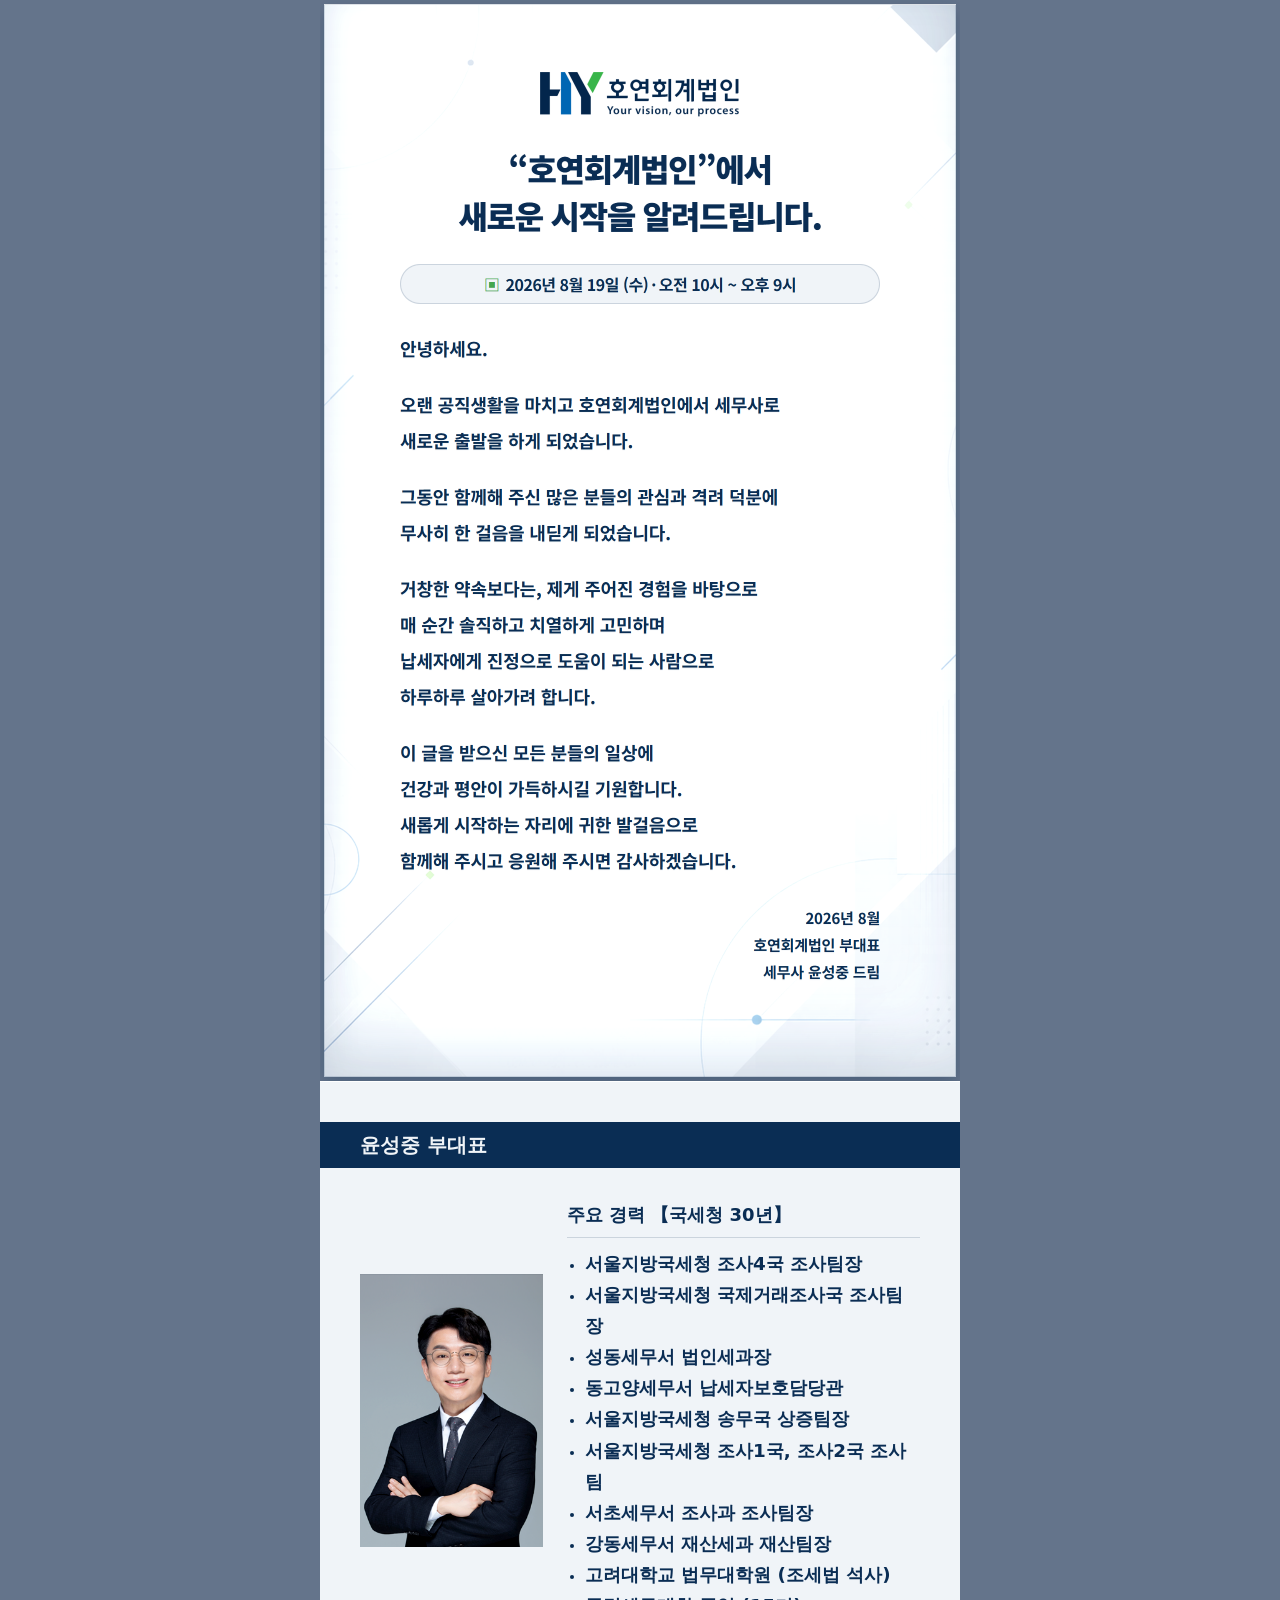
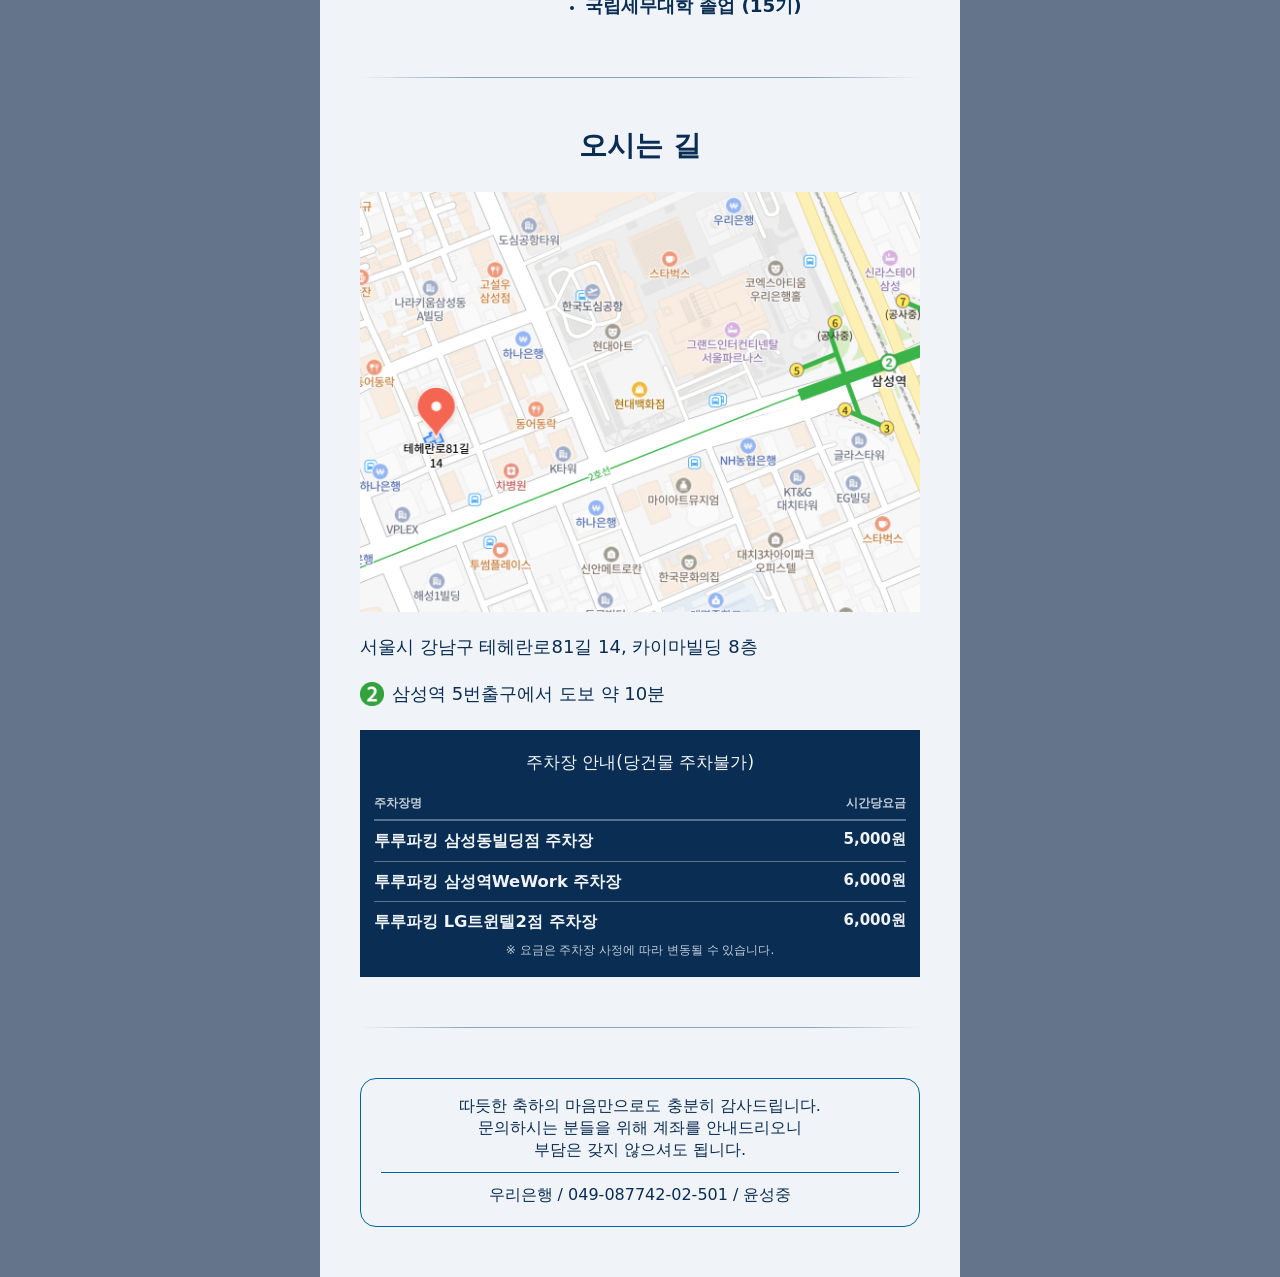
==== mms_design.html @ 933d38d8 "feat: add MMS-only invitation document" ====
<!doctype html>
<html lang="ko">
<head>
  <meta charset="utf-8">
  <meta name="viewport" content="width=device-width, initial-scale=1">
  <meta name="description" content="윤성중 부대표 개업안내">
  <title>윤성중 부대표 개업안내</title>
  <link rel="stylesheet" href="styles.css">
</head>
<body class="mms-design">
  <main class="invitation-shell">
    <section id="intro-section" aria-label="호연회계법인 윤성중 부대표 개업 초대 인사말">
      <picture>
        <source media="(max-width: 419px)" srcset="img/intro-section-360.png" width="720" height="2252">
        <source media="(max-width: 559px)" srcset="img/intro-section-480.png" width="960" height="2060">
        <img class="intro-section-image" src="img/intro-section-640.png" width="1280" height="2164" alt="호연회계법인 윤성중 부대표의 2026년 8월 19일 개업 초대 인사말" fetchpriority="high" decoding="async">
      </picture>
    </section>

    <section class="content-section profile-section" aria-labelledby="profile-title">
      <h2 id="profile-title" class="profile-heading">윤성중 부대표</h2>
      <div class="profile-grid">
        <img class="portrait" src="img/portrait_ysj.png" alt="윤성중 부대표 프로필 사진">
        <div class="career-copy">
          <h3>주요 경력 【국세청 30년】</h3>
          <ul class="career-list">
            <li>서울지방국세청 조사4국 조사팀장</li>
            <li>서울지방국세청 국제거래조사국 조사팀장</li>
            <li>성동세무서 법인세과장</li>
            <li>동고양세무서 납세자보호담당관</li>
            <li>서울지방국세청 송무국 상증팀장</li>
            <li>서울지방국세청 조사1국, 조사2국 조사팀</li>
            <li>서초세무서 조사과 조사팀장</li>
            <li>강동세무서 재산세과 재산팀장</li>
            <li>고려대학교 법무대학원 (조세법 석사)</li>
            <li>국립세무대학 졸업 (15기)</li>
          </ul>
        </div>
      </div>
    </section>

    <section class="content-section directions" aria-labelledby="directions-title">
      <h2 id="directions-title">오시는 길</h2>
      <img class="map-image" src="img/map_capture.png" alt="삼성역과 행사장 위치를 표시한 지도">
      <address>서울시 강남구 테헤란로81길 14, 카이마빌딩 8층</address>
      <p class="transit"><img src="img/Seoul_Metro_Line_2.svg.webp" alt="">삼성역 5번출구에서 도보 약 10분</p>
      <div class="parking-notice">
        <p>주차장 안내(당건물 주차불가)</p>
        <div class="parking-list-header" aria-hidden="true"><span>주차장명</span><span>시간당요금</span></div>
        <dl class="parking-list" aria-label="인근 주차장 1시간 요금">
          <div><dt>투루파킹 삼성동빌딩점 주차장</dt><dd>5,000원</dd></div>
          <div><dt>투루파킹 삼성역WeWork 주차장</dt><dd>6,000원</dd></div>
          <div><dt>투루파킹 LG트윈텔2점 주차장</dt><dd>6,000원</dd></div>
        </dl>
        <p class="parking-footnote">※ 요금은 주차장 사정에 따라 변동될 수 있습니다.</p>
      </div>
    </section>

    <section class="account-section" aria-label="계좌 안내">
      <div class="account-card">
        <p class="account-message">
          <span class="account-message-line account-message-phrase">따듯한 축하의 마음만으로도 충분히 감사드립니다.</span>
          <span class="account-message-line"><span class="account-message-phrase">문의하시는 분들을 위해 계좌를 안내드리오니</span> <span class="account-message-phrase">부담은 갖지 않으셔도 됩니다.</span></span>
        </p>
        <p class="account-info">우리은행 / 049-087742-02-501 / 윤성중</p>
      </div>
    </section>
  </main>
</body>
</html>
---- styles.css ----
:root {
  --platinum: #F0F4F8;
  --navy: #0A2D54;
  --blue: #0063A6;
  --green: #43A64E;
  --slate: #64748B;
}

* { box-sizing: border-box; }

body {
  margin: 0;
  background: var(--slate);
  color: var(--navy);
  font-family: "Pretendard", "Noto Sans KR", system-ui, -apple-system, "Segoe UI", sans-serif;
  font-size: 17px;
  line-height: 1.7;
}

.invitation-shell { width: 100%; max-width: 640px; margin: 0 auto; overflow: hidden; background: var(--platinum); }
#intro-section, #intro-section picture { display: block; width: 100%; }
#intro-section { background: var(--slate); }
.intro-section-image { display: block; width: 100%; height: auto; }
h2, h3, p { margin-top: 0; }
h2 { margin-bottom: 28px; font-size: 1.75rem; line-height: 1.3; font-weight: 800; }
h3 { margin-bottom: 10px; padding-bottom: 6px; border-bottom: 1px solid rgba(10, 45, 84, .16); color: var(--navy); font-size: 1.125rem; font-weight: 800; }
.content-section, .account-section { padding: 56px 40px; }
.content-section { background: var(--platinum); }
.profile-section { padding-top: 40px; }
.profile-heading { margin: 0 -40px 32px; padding: 10px 40px; background: var(--navy); color: var(--platinum); font-size: 1.25rem; text-align: left; }
.profile-grid { display: grid; grid-template-columns: minmax(120px, .75fr) minmax(0, 1.45fr); gap: 24px; align-items: center; }
.portrait, .map-image { display: block; width: 100%; height: auto; }
.portrait { object-fit: contain; }
.eyebrow { margin-bottom: 8px; color: var(--blue); font-weight: 700; }
.career-copy { min-width: 0; }
.career-list { margin: 0; padding-left: 18px; font-size: calc(.9375rem + 2px + 1pt); line-height: 1.7; font-weight: 700; }
.career-list li { overflow-wrap: anywhere; }
.career-list li::marker { font-size: .72em; }
.directions, .account-section {
  position: relative;
  padding-top: 50.4px;
  padding-bottom: 50.4px;
}
.directions { background: var(--platinum); color: var(--navy); }
.directions::before, .account-section::before {
  position: absolute;
  top: 0;
  right: 40px;
  left: 40px;
  height: 1px;
  background: linear-gradient(90deg, transparent 0%, rgba(10, 45, 84, .18) 8%, rgba(10, 45, 84, .42) 20%, rgba(10, 45, 84, .42) 80%, rgba(10, 45, 84, .18) 92%, transparent 100%);
  content: "";
}
.directions h2 { color: var(--navy); font-size: 1.75rem; text-align: center; }
.map-image { margin-bottom: 20px; border: 0; }
address { margin-bottom: 16px; font-size: calc(1rem + 2px); font-style: normal; font-weight: 500;}
.transit { display: flex; align-items: center; gap: 8px; margin-bottom: 20px; font-size: calc(1rem + 2px); font-weight: 500;}
.transit img { width: 1.5rem; height: auto; }
.map-link, #copy-account-number { display: flex; min-height: 44px; align-items: center; justify-content: center; border-radius: 8px; font-size: calc(1.0625rem + 2px); font-weight: 700; }
.map-link { background: var(--green); color: var(--platinum); text-decoration: none; }
.parking-notice { margin: 18px 0 0; padding: 18px 14px; background: var(--navy); color: var(--platinum); text-align: center; }
.parking-notice > p { margin: 0; }
.parking-list-header { display: flex; justify-content: space-between; gap: 12px; margin-top: 16px; padding-bottom: 6px; border-bottom: 1px solid rgba(240, 244, 248, .35); color: rgba(240, 244, 248, .8); font-size: .75rem; font-weight: 700; text-align: left; }
.parking-list-header span:last-child { flex-shrink: 0; }
.parking-list { margin: 0; text-align: left; }
.parking-list > div { display: flex; align-items: flex-start; justify-content: space-between; gap: 12px; padding: 8px 0; border-top: 1px solid rgba(240, 244, 248, .35); }
.parking-list dt { min-width: 0; font-size: calc(.9375rem + 1pt); font-weight: 700; line-height: 1.45; }
.parking-list dd { flex-shrink: 0; margin: 0; font-size: .9375rem; font-weight: 700; line-height: 1.45; white-space: nowrap; }
.parking-footnote { margin: 10px 0 0; color: rgba(240, 244, 248, .8); font-size: .75rem; line-height: 1.4; }
.account-section { background: var(--platinum); color: var(--navy); }
.account-card { padding: 16px 20px 8px; border: 1px solid var(--blue); border-radius: 16px; background: var(--platinum); }
.account-message { margin-bottom: 0; color: var(--navy); font-size: 1rem; font-weight: 500; line-height: 1.4; text-align: center; }
.account-message-line { display: block; }
.account-message-phrase { white-space: nowrap; }
.account-info { margin: 10px 0; padding-top: 8px; border-top: 1px solid var(--blue); font-size: 1rem; font-weight: 500; text-align: center; white-space: nowrap; }
#copy-account-number { width: 100%; border: 0; background: var(--navy); color: var(--platinum); cursor: pointer; }
.map-link:focus-visible { outline: 3px solid var(--navy); outline-offset: -3px; }
#copy-account-number:focus-visible { outline: 3px solid var(--green); outline-offset: -3px; }

@media (max-width: 480px) {
  .content-section, .account-section { padding: 44px 24px; }
  .directions, .account-section {
    padding-top: 39.6px;
    padding-bottom: 39.6px;
  }
  .profile-section { padding-top: 32px; }
  .directions::before, .account-section::before { right: 24px; left: 24px; }
  .profile-heading { margin-right: -24px; margin-bottom: 24px; margin-left: -24px; padding: 9px 24px; }
  .profile-grid { grid-template-columns: 1fr; gap: 20px; }
  .portrait { width: min(180px, 100%); margin: 0 auto; }
  .career-list { font-size: calc(.875rem + 2px + 1pt); }
}

@media (max-width: 639px) {
  .career-list { font-size: calc(.9375rem + 1pt); }
  .account-section { padding-right: 24px; padding-left: 24px; }
  .account-section::before { right: 24px; left: 24px; }
  .account-card { padding: 12px 8px 6px; border-radius: 12px; }
  .account-message { font-size: 9.5pt; line-height: 1.4; }
  .account-info { margin: 6px 0; padding-top: 5px; font-size: .875rem; }
  #copy-account-number { min-height: 36px; font-size: 1rem; }
}

@media (max-width: 359px) {
  .account-message { font-size: 8.5pt; }
}
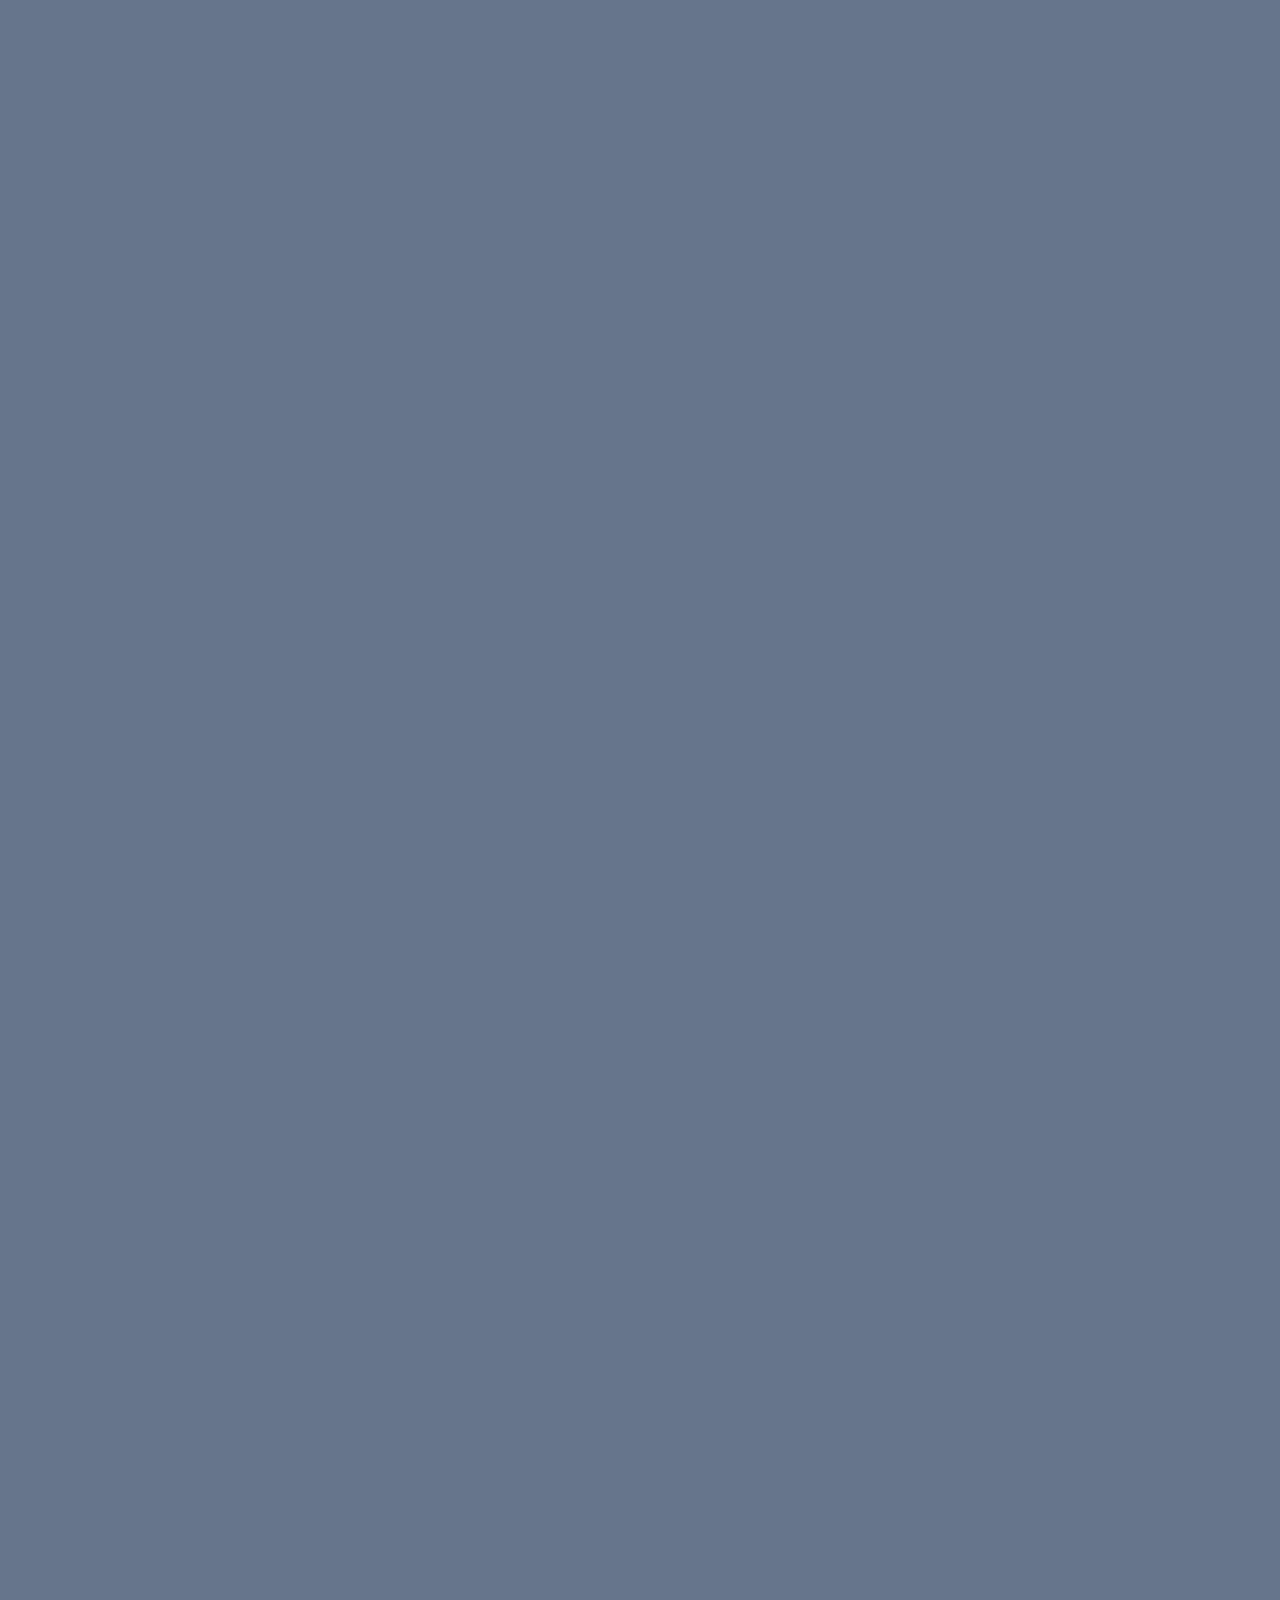
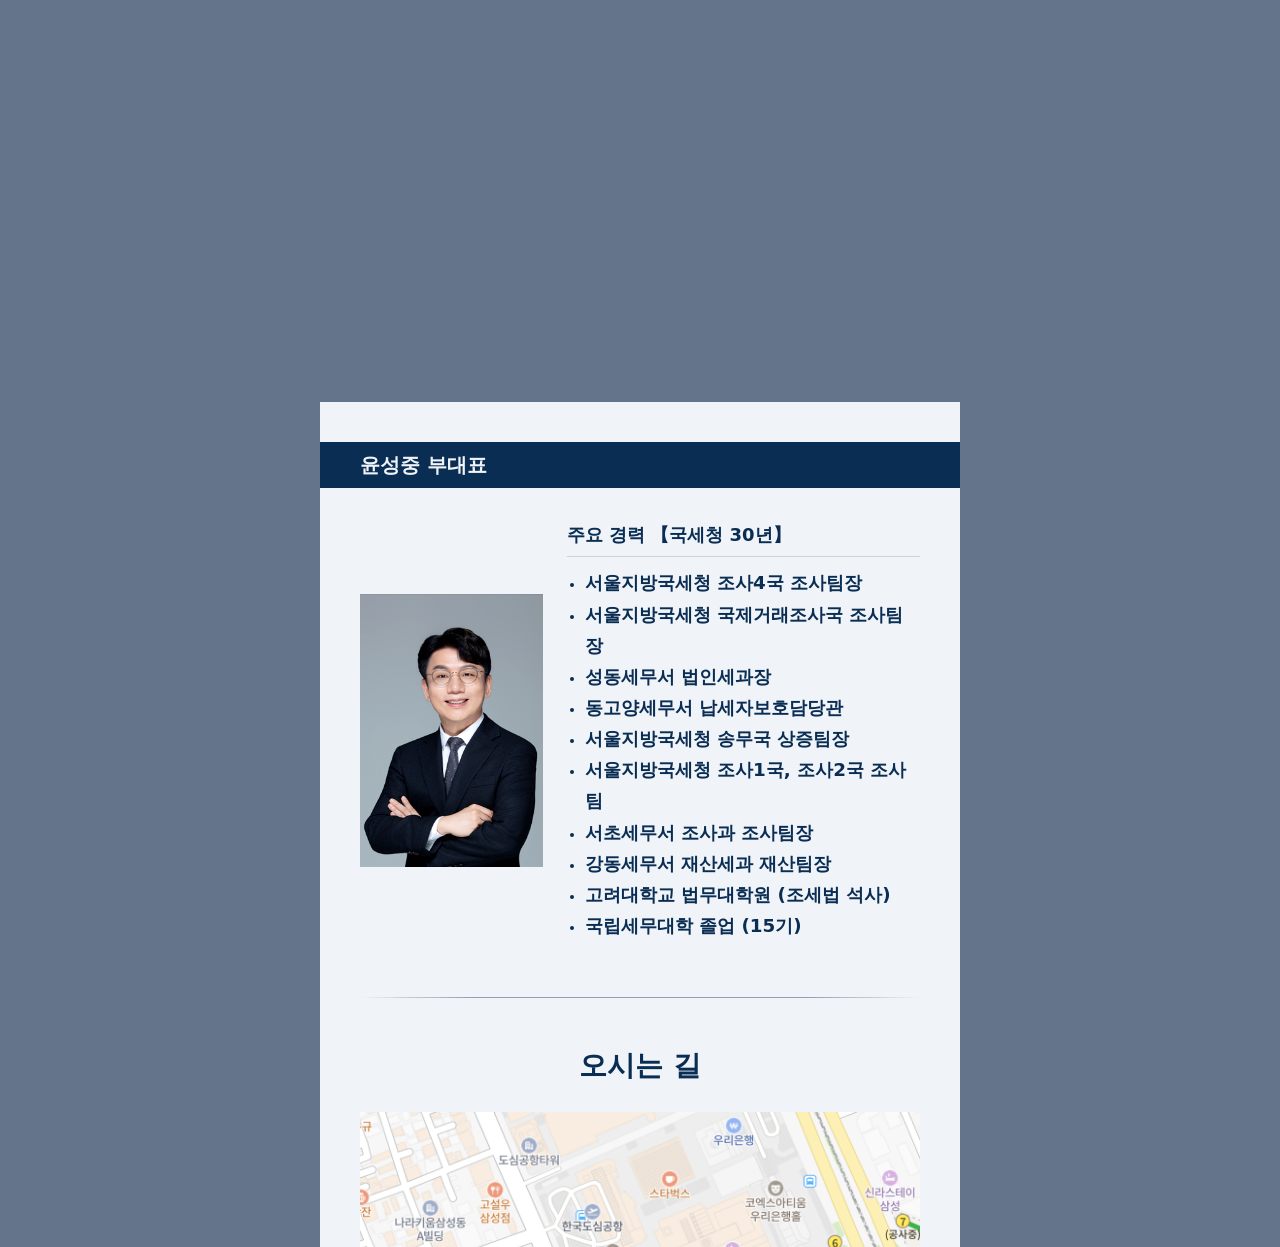
==== commit 0a69c7c1: "test: define MMS capture layout" ====
--- a/mms_design.html
+++ b/mms_design.html
@@ -6,6 +6,11 @@
   <meta name="description" content="윤성중 부대표 개업안내">
   <title>윤성중 부대표 개업안내</title>
   <link rel="stylesheet" href="styles.css">
+  <style>
+    .mms-design .transit { margin-bottom: 0; }
+    .mms-design .parking-notice { margin-top: 0; }
+    .mms-design .account-info { margin-bottom: 0; }
+  </style>
 </head>
 <body class="mms-design">
   <main class="invitation-shell">
@@ -68,4 +73,3 @@
   </main>
 </body>
 </html>
-
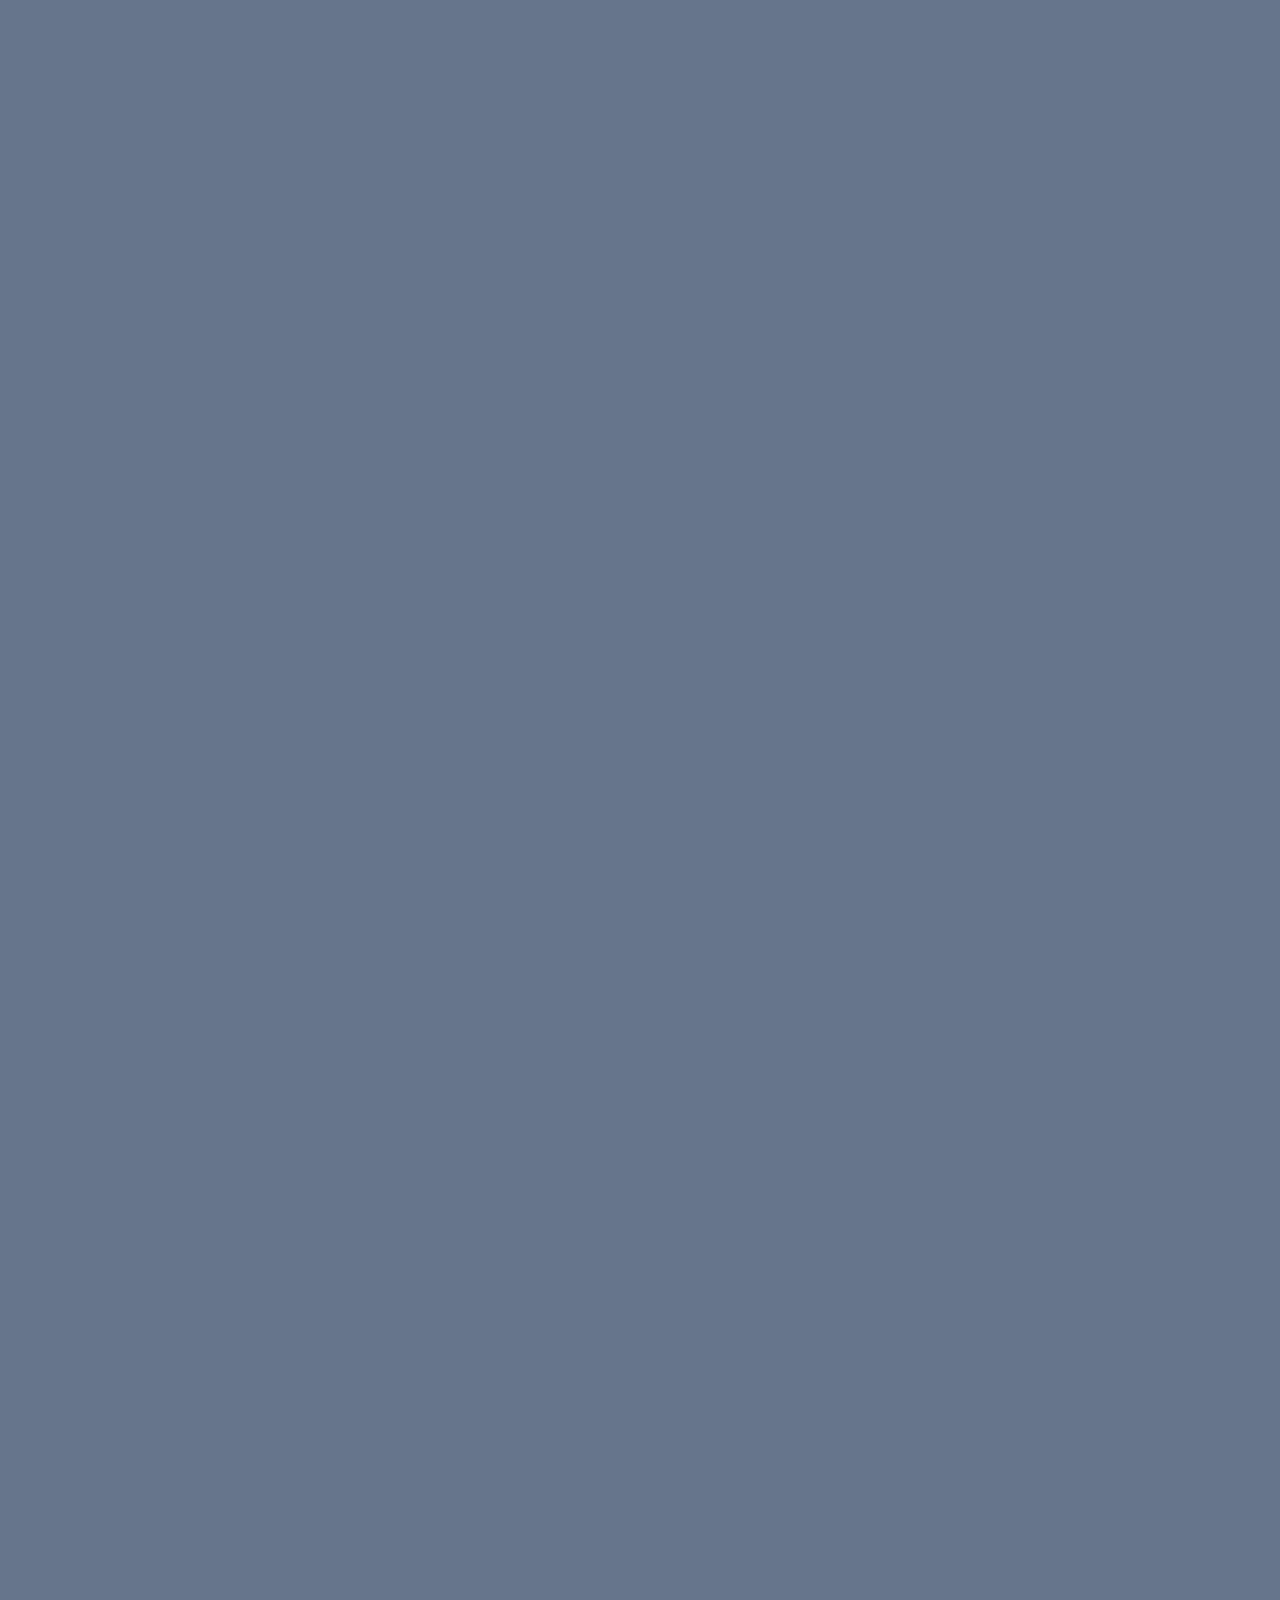
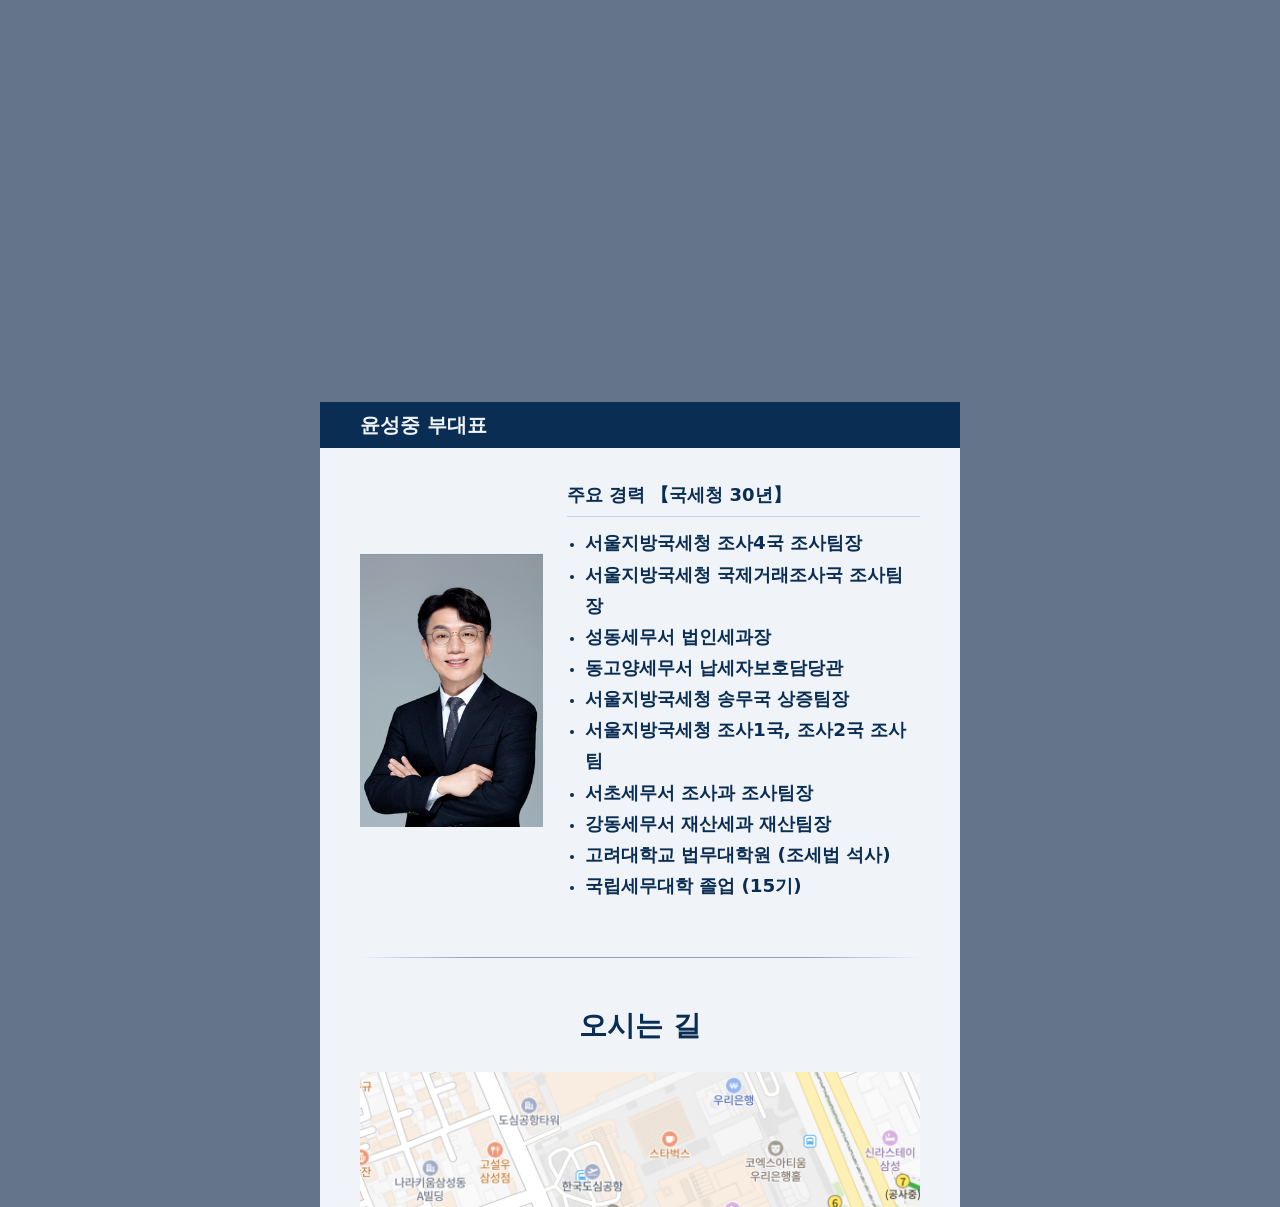
==== commit ec19b353: "fix: remove MMS details top padding" ====
--- a/mms_design.html
+++ b/mms_design.html
@@ -10,6 +10,7 @@
     .mms-design .transit { margin-bottom: 0; }
     .mms-design .parking-notice { margin-top: 0; }
     .mms-design .account-info { margin-bottom: 0; }
+    .mms-design #mms-details .profile-section { padding-top: 0; }
   </style>
 </head>
 <body class="mms-design">
@@ -22,6 +23,7 @@
       </picture>
     </section>
 
+    <div id="mms-details">
     <section class="content-section profile-section" aria-labelledby="profile-title">
       <h2 id="profile-title" class="profile-heading">윤성중 부대표</h2>
       <div class="profile-grid">
@@ -70,6 +72,7 @@
         <p class="account-info">우리은행 / 049-087742-02-501 / 윤성중</p>
       </div>
     </section>
+    </div>
   </main>
 </body>
 </html>
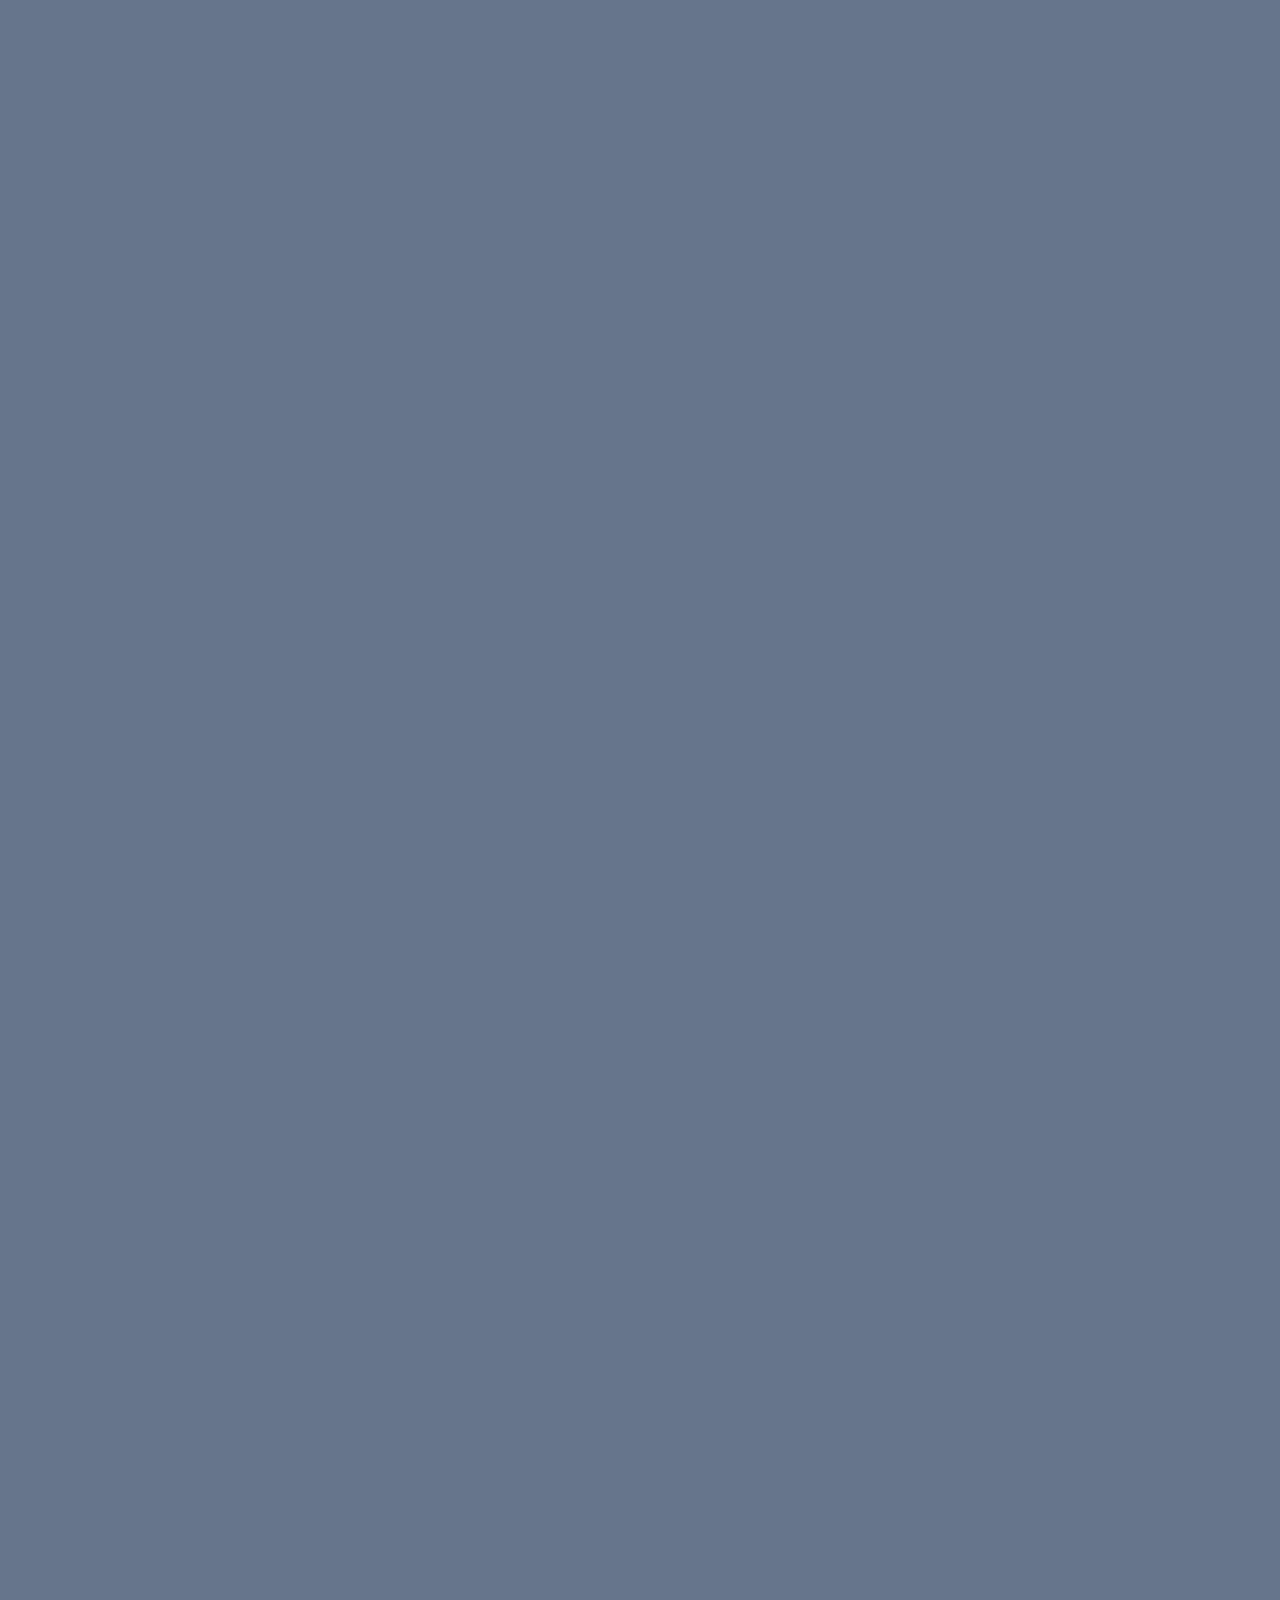
==== commit 5b68ec3d: "feat: add Naver SENS MMS portrait layouts" ====
--- a/mms_design.html
+++ b/mms_design.html
@@ -11,6 +11,38 @@
     .mms-design .parking-notice { margin-top: 0; }
     .mms-design .account-info { margin-bottom: 0; }
     .mms-design #mms-details .profile-section { padding-top: 0; }
+    @media (min-width:1080px) {
+      .mms-design .invitation-shell { width:1080px; max-width:1080px; margin:0; }
+      .mms-design #mms-details {
+        display:grid;
+        width:1080px;
+        height:1440px;
+        grid-template-rows:456px 814px 170px;
+      }
+      .mms-design #mms-details > section { min-width:0; min-height:0; }
+      .mms-design #mms-details .profile-section { padding:0 72px 24px; }
+      .mms-design #mms-details .profile-heading {
+        margin:0 -72px 20px;
+        padding:10px 72px;
+        font-size:1.5rem;
+      }
+      .mms-design #mms-details .profile-grid { grid-template-columns:220px minmax(0,1fr); gap:40px; }
+      .mms-design #mms-details .portrait { width:220px; }
+      .mms-design #mms-details .career-list { font-size:18px; line-height:1.55; }
+      .mms-design #mms-details .directions { padding:24px 72px; }
+      .mms-design #mms-details .directions::before,
+      .mms-design #mms-details .account-section::before { right:72px; left:72px; }
+      .mms-design #mms-details .directions h2 { margin-bottom:18px; font-size:28px; }
+      .mms-design #mms-details .map-image { width:500px; margin:0 auto 14px; }
+      .mms-design #mms-details address { margin-bottom:10px; font-size:18px; }
+      .mms-design #mms-details .transit { margin-bottom:0; font-size:18px; }
+      .mms-design #mms-details .parking-notice { margin-top:0; padding:12px 14px; }
+      .mms-design #mms-details .parking-list-header { margin-top:10px; }
+      .mms-design #mms-details .parking-list > div { padding:6px 0; }
+      .mms-design #mms-details .parking-footnote { margin-top:8px; }
+      .mms-design #mms-details .account-section { padding:22px 72px; }
+      .mms-design #mms-details .account-card { padding:14px 20px 8px; }
+    }
   </style>
 </head>
 <body class="mms-design">
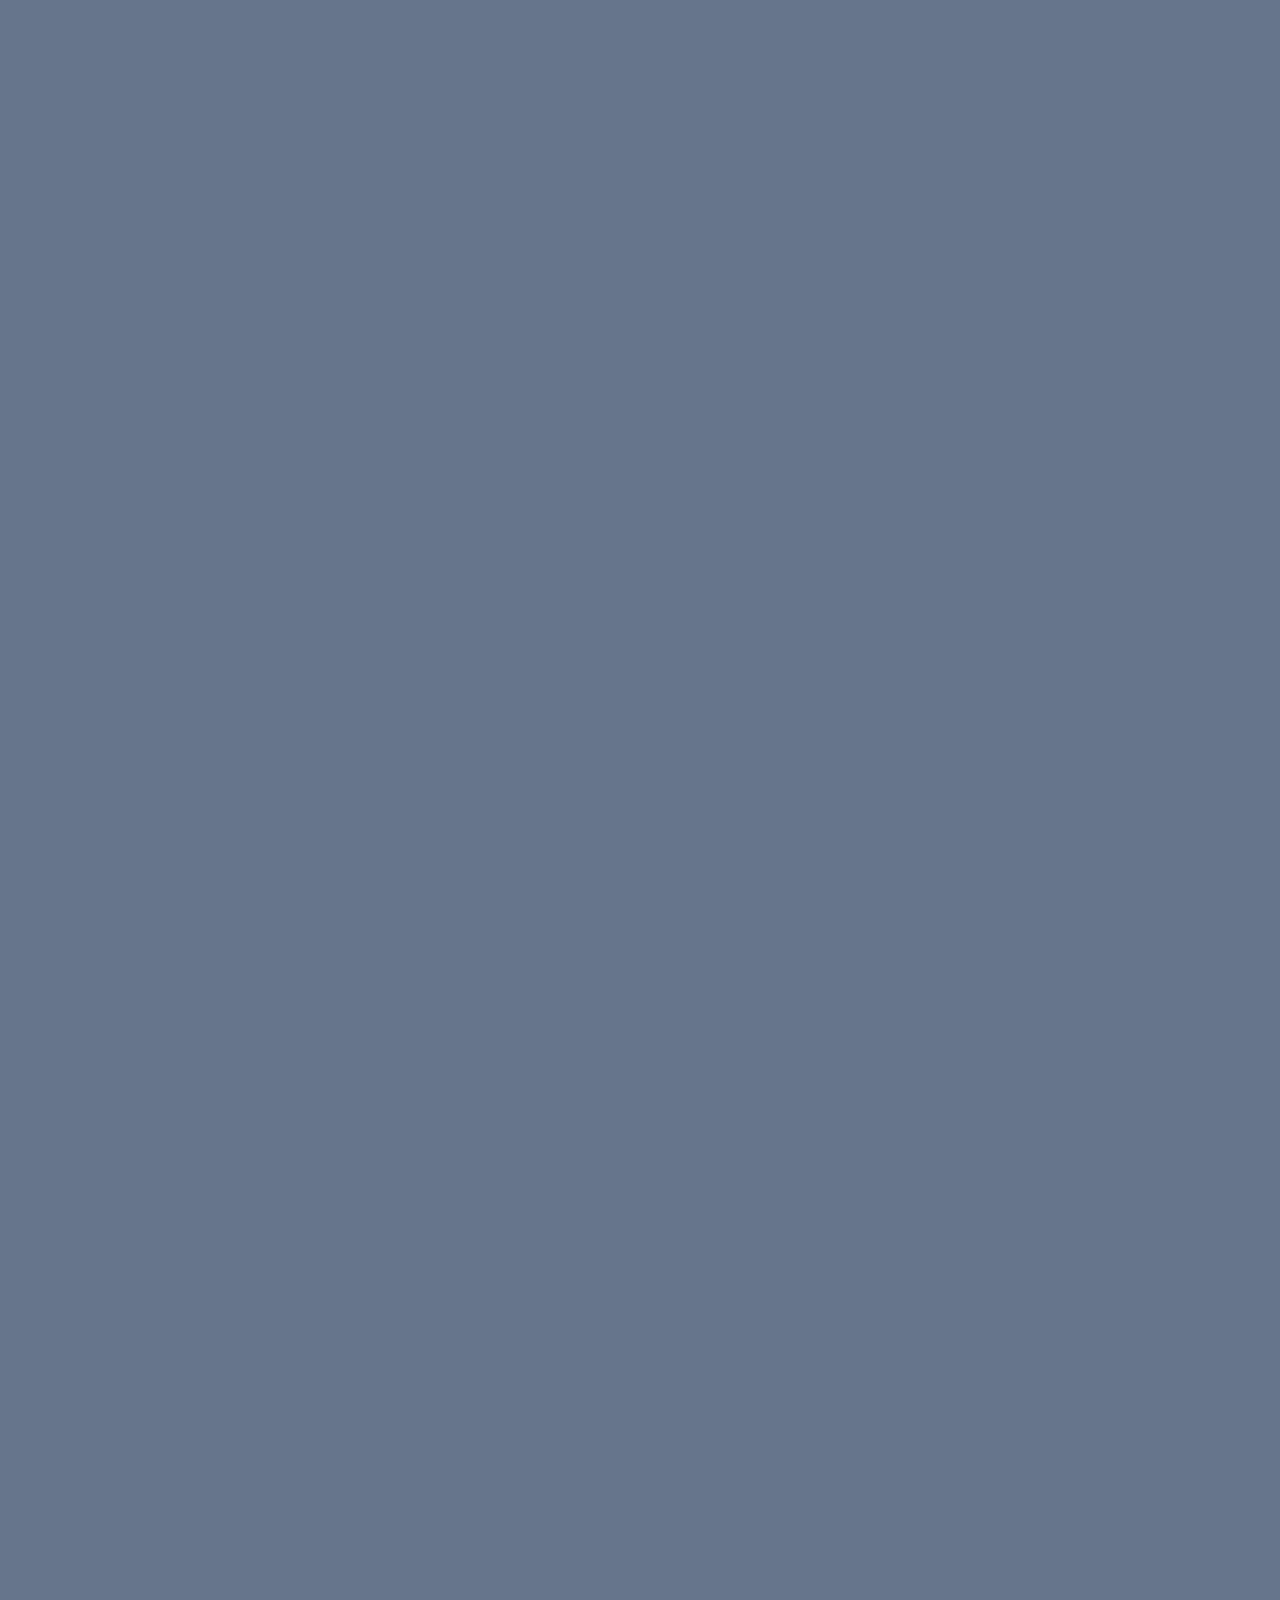
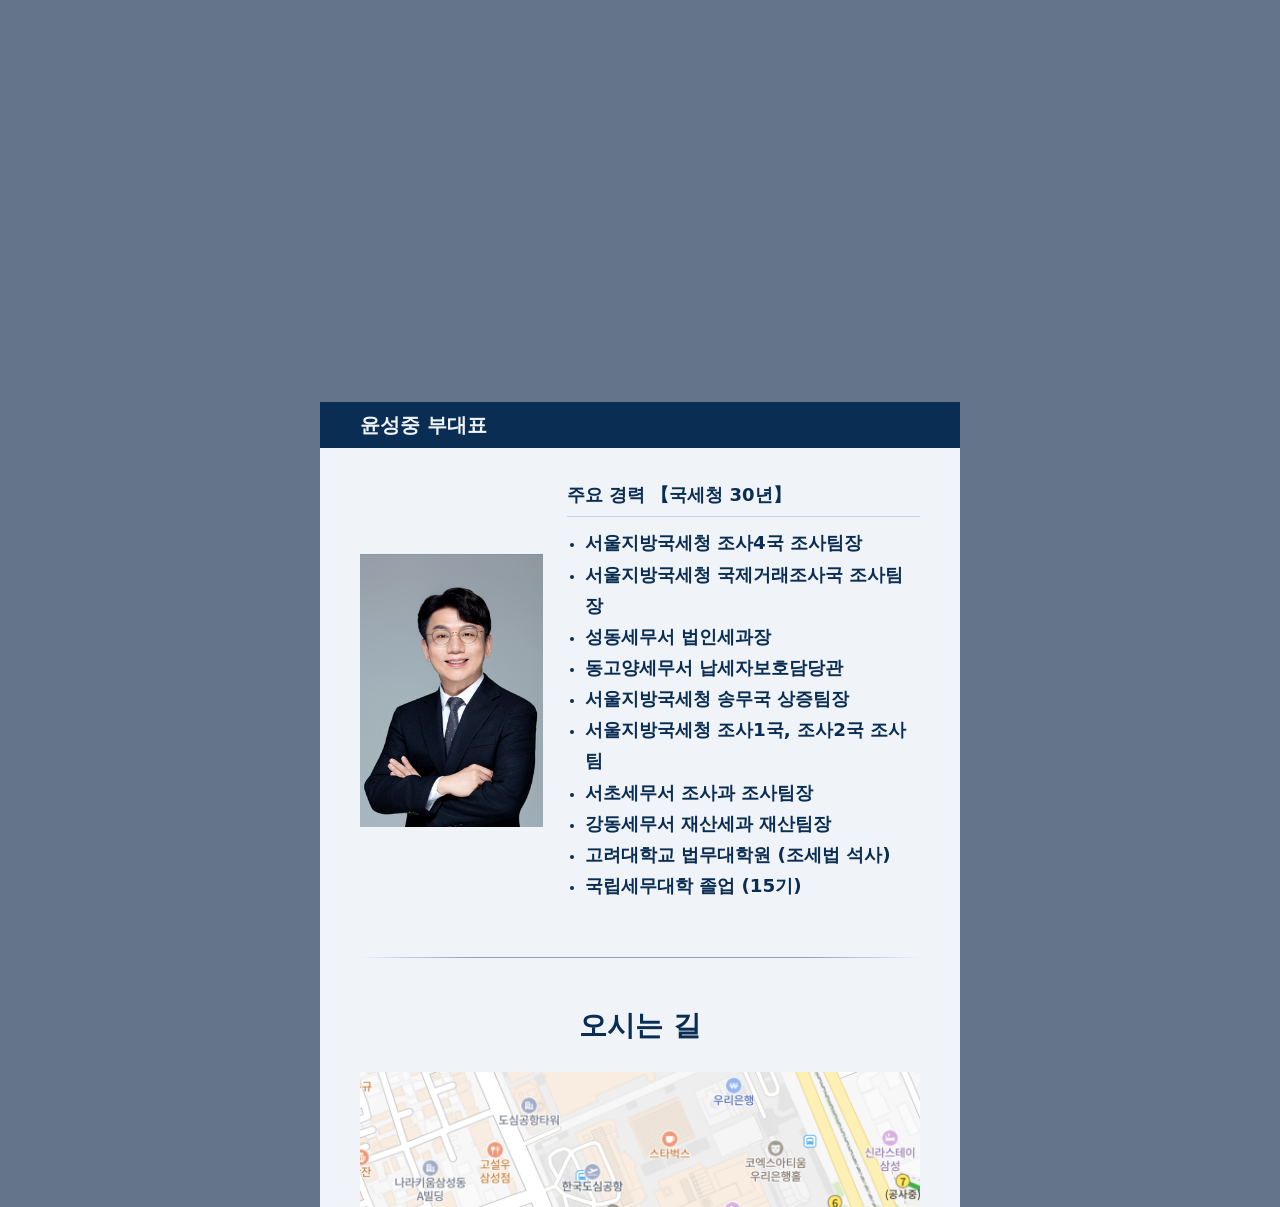
==== commit ecba79a1: "fix: update invitation date to August 26" ====
--- a/mms_design.html
+++ b/mms_design.html
@@ -11,38 +11,6 @@
     .mms-design .parking-notice { margin-top: 0; }
     .mms-design .account-info { margin-bottom: 0; }
     .mms-design #mms-details .profile-section { padding-top: 0; }
-    @media (min-width:1080px) {
-      .mms-design .invitation-shell { width:1080px; max-width:1080px; margin:0; }
-      .mms-design #mms-details {
-        display:grid;
-        width:1080px;
-        height:1440px;
-        grid-template-rows:456px 814px 170px;
-      }
-      .mms-design #mms-details > section { min-width:0; min-height:0; }
-      .mms-design #mms-details .profile-section { padding:0 72px 24px; }
-      .mms-design #mms-details .profile-heading {
-        margin:0 -72px 20px;
-        padding:10px 72px;
-        font-size:1.5rem;
-      }
-      .mms-design #mms-details .profile-grid { grid-template-columns:220px minmax(0,1fr); gap:40px; }
-      .mms-design #mms-details .portrait { width:220px; }
-      .mms-design #mms-details .career-list { font-size:18px; line-height:1.55; }
-      .mms-design #mms-details .directions { padding:24px 72px; }
-      .mms-design #mms-details .directions::before,
-      .mms-design #mms-details .account-section::before { right:72px; left:72px; }
-      .mms-design #mms-details .directions h2 { margin-bottom:18px; font-size:28px; }
-      .mms-design #mms-details .map-image { width:500px; margin:0 auto 14px; }
-      .mms-design #mms-details address { margin-bottom:10px; font-size:18px; }
-      .mms-design #mms-details .transit { margin-bottom:0; font-size:18px; }
-      .mms-design #mms-details .parking-notice { margin-top:0; padding:12px 14px; }
-      .mms-design #mms-details .parking-list-header { margin-top:10px; }
-      .mms-design #mms-details .parking-list > div { padding:6px 0; }
-      .mms-design #mms-details .parking-footnote { margin-top:8px; }
-      .mms-design #mms-details .account-section { padding:22px 72px; }
-      .mms-design #mms-details .account-card { padding:14px 20px 8px; }
-    }
   </style>
 </head>
 <body class="mms-design">
@@ -51,7 +19,7 @@
       <picture>
         <source media="(max-width: 419px)" srcset="img/intro-section-360.png" width="720" height="2252">
         <source media="(max-width: 559px)" srcset="img/intro-section-480.png" width="960" height="2060">
-        <img class="intro-section-image" src="img/intro-section-640.png" width="1280" height="2164" alt="호연회계법인 윤성중 부대표의 2026년 8월 19일 개업 초대 인사말" fetchpriority="high" decoding="async">
+        <img class="intro-section-image" src="img/intro-section-640.png" width="1280" height="2164" alt="호연회계법인 윤성중 부대표의 2026년 8월 26일 개업 초대 인사말" fetchpriority="high" decoding="async">
       </picture>
     </section>
 
